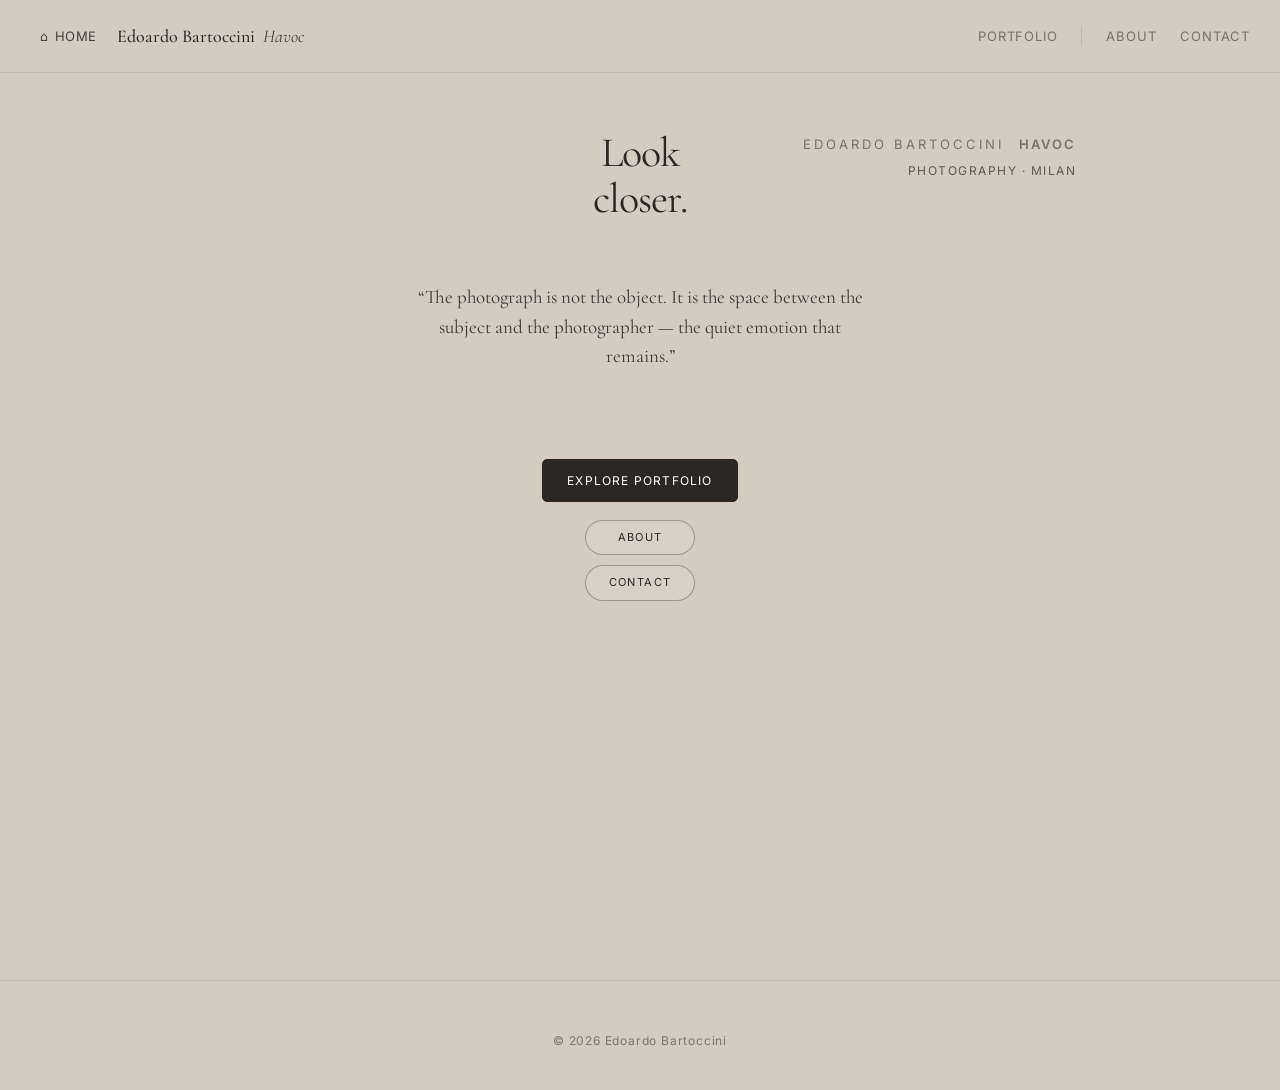
==== index.html @ 078c01d6 "Polish mobile homepage layout Co-authored-by: Copilot <223556219+Copilot@users.noreply.github.com>" ====
<!DOCTYPE html>
<html lang="en">
<head>
    <meta charset="UTF-8">
    <meta name="viewport" content="width=device-width, initial-scale=1.0">
    <title>Edoardo Bartoccini — Photography</title>
    <meta name="description" content="Portfolio of Edoardo Bartoccini (Havoc) — Fine art, documentary photography and reportage portraits based in Milan.">

    <!-- Open Graph / Social Sharing -->
    <meta property="og:type" content="website">
    <meta property="og:title" content="Edoardo Bartoccini — Photography">
    <meta property="og:description" content="Fine art, documentary photography and reportage portraits based in Milan.">

    <!-- Google Fonts -->
    <link rel="preconnect" href="https://fonts.googleapis.com">
    <link rel="preconnect" href="https://fonts.gstatic.com" crossorigin>
    <link href="https://fonts.googleapis.com/css2?family=Cormorant+Garamond:ital,wght@0,400;0,500;1,400&family=Inter:wght@400;500&display=swap" rel="stylesheet">

    <!-- Stylesheet -->
    <link rel="stylesheet" href="static/css/main.css">
</head>
<body>

<header>
    <div class="logo-wrap">
        <a class="home-mark" href="index.html" aria-label="Return to the home screen" title="Return to the home screen" aria-current="page"><span aria-hidden="true">⌂</span><span>Home</span></a>
        <a class="logo" href="index.html">Edoardo Bartoccini <em>Havoc</em></a>
    </div>
    <nav>
        <div class="portfolio-dropdown">
            <button class="portfolio-toggle" type="button" aria-expanded="false" aria-controls="portfolio-menu">Portfolio</button>
            <ul class="portfolio-menu" id="portfolio-menu" hidden>
                <li><a href="static/html/projects.html">All Projects</a></li>
            </ul>
        </div>
        <a href="static/html/about.html">About</a>
        <a href="static/html/contacts.html">Contact</a>
    </nav>
</header>

<main>
    <section id="home" class="section active home">
        <h1 class="big">Look<br>closer.</h1>
        <p class="phrase">“The photograph is not the object. It is the space between the subject and the photographer — the quiet emotion that remains.”</p>
        <a class="portfolio-link" href="static/html/projects.html">Explore Portfolio</a>
        <div class="home-actions" aria-label="Secondary home links">
            <a class="home-secondary-link" href="static/html/about.html">About</a>
            <a class="home-secondary-link" href="static/html/contacts.html">Contact</a>
        </div>
        <div class="bottom">
            <div class="name">Edoardo Bartoccini <em>Havoc</em></div>
            <p class="sub">Photography · Milan</p>
        </div>
    </section>
</main>

<footer>© 2026 Edoardo Bartoccini</footer>

<script src="static/javascript/main.js"></script>
</body>
</html>
---- static/css/main.css ----
@import url('https://fonts.googleapis.com/css2?family=Cormorant+Garamond:ital,wght@0,400;0,500;1,400&family=Inter:wght@400;500&display=swap');

* {
    margin: 0;
    padding: 0;
    box-sizing: border-box;
}

body {
    font-family: 'Inter', system-ui, sans-serif;
    background: #d4ccc0;
    color: #2a2724;
    line-height: 1.6;
}

header {
    position: fixed;
    top: 0;
    left: 0;
    right: 0;
    background: rgba(212, 204, 192, .96);
    backdrop-filter: blur(12px);
    border-bottom: 1px solid #c4bbb0;
    z-index: 100;
    padding: 18px 30px;
    display: flex;
    justify-content: space-between;
    align-items: center;
}

.logo-wrap {
    display: flex;
    align-items: center;
    gap: 10px;
}

.home-mark {
    display: inline-flex;
    align-items: center;
    justify-content: center;
    gap: 6px;
    min-width: 36px;
    height: 36px;
    padding: 0 10px;
    font-size: 13px;
    color: #2a2724;
    opacity: .85;
    cursor: pointer;
    transition: opacity .2s ease;
    line-height: 1;
    letter-spacing: .5px;
    text-transform: uppercase;
    text-decoration: none;
}

.home-mark:hover {
    opacity: 1;
}

.home-mark:focus-visible {
    outline: 2px solid currentColor;
    outline-offset: 3px;
}

.logo {
    font-family: 'Cormorant Garamond', serif;
    font-size: 18px;
    font-weight: 500;
    cursor: pointer;
    text-decoration: none;
    color: inherit;
}

.logo em {
    font-style: italic;
    font-weight: 400;
    opacity: .85;
    margin-left: 4px;
}

        nav {
            display: flex;
            flex-wrap: wrap;
            align-items: center;
            justify-content: flex-end;
            gap: 8px 0;
        }

        nav a,
        .portfolio-toggle {
            color: #2a2724;
            text-decoration: none;
            font-size: 13px;
            margin-left: 34px;
            opacity: .55;
            letter-spacing: .8px;
            text-transform: uppercase;
            cursor: pointer;
            transition: opacity .3s;
            font-family: inherit;
        }

        nav a:hover,
        .portfolio-toggle:hover {
            opacity: 1
        }

        .portfolio-dropdown {
            min-width: 0;
        }

        nav > .portfolio-dropdown + a {
            margin-left: 24px;
            padding-left: 24px;
            border-left: 1px solid #b5ada2;
        }

        nav > .portfolio-dropdown + a + a {
            margin-left: 24px;
        }

        .portfolio-toggle {
            padding: 0;
            border: 0;
            background: transparent;
        }

        .portfolio-toggle:focus-visible,
        nav a:focus-visible {
            outline: 2px solid currentColor;
            outline-offset: 4px;
        }

        .portfolio-menu {
            list-style: none;
            padding: 6px 0 0;
        }

        .portfolio-menu a {
            display: inline-block;
            margin: 0;
            padding: 8px 0;
            transition: opacity .2s ease, transform .2s ease;
        }

        .portfolio-menu a:hover {
            transform: translateX(3px);
        }

        main {
            max-width: 920px;
            margin: 0 auto;
            padding: 110px 24px 80px
        }

        .section {
            display: none
        }

        .section.active {
            display: block
        }

        .home {
            position: relative;
            text-align: center;
            padding: 20px 0 90px;
            min-height: calc(100vh - 180px);
        }

        .home .big {
            font-family: 'Cormorant Garamond', serif;
            font-size: 42px;
            font-weight: 400;
            letter-spacing: -1px;
            margin-bottom: 60px;
            line-height: 1.1
        }

        .home .phrase {
            font-family: 'Cormorant Garamond', serif;
            font-size: 19px;
            max-width: 460px;
            margin: 0 auto 50px;
            line-height: 1.55;
            opacity: .9
        }

        .home .bottom {
            position: absolute;
            top: 24px;
            right: 0;
            bottom: auto;
            margin-top: 0;
            text-align: right;
        }

        .home .name {
            font-size: 13px;
            letter-spacing: 3px;
            text-transform: uppercase;
            opacity: .55;
            margin-bottom: 6px;
        }

        .home .name em {
            font-style: normal;
            letter-spacing: 2px;
            margin-left: 8px;
            font-weight: 600;
        }

        .home .sub {
            font-size: 12px;
            color: #5e5953;
            letter-spacing: 1.5px;
            text-transform: uppercase
        }

        .home .portfolio-link {
            display: inline-flex;
            align-items: center;
            justify-content: center;
            margin: 38px auto 0;
            padding: 11px 24px;
            border: 1px solid #2a2724;
            border-radius: 5px;
            color: #fff;
            background: #2a2724;
            text-decoration: none;
            font-size: 12px;
            letter-spacing: 1.2px;
            text-transform: uppercase;
            transition: color .25s ease, background-color .25s ease, border-color .25s ease;
        }

        .home .portfolio-link:hover,
        .home .portfolio-link:focus-visible {
            color: #2a2724;
            background: transparent;
            border-color: #2a2724;
        }

        .home-actions {
            display: flex;
            flex-direction: column;
            align-items: center;
            gap: 10px;
            margin-top: 18px;
        }

        .home-secondary-link {
            display: inline-flex;
            align-items: center;
            justify-content: center;
            min-width: 110px;
            padding: 8px 18px;
            border: 1px solid rgba(42, 39, 36, .35);
            border-radius: 999px;
            background: rgba(255, 255, 255, .08);
            color: #2a2724;
            text-decoration: none;
            font-size: 11px;
            letter-spacing: 1.4px;
            text-transform: uppercase;
            transition: background .2s ease, border-color .2s ease, opacity .2s ease;
        }

        .home-secondary-link:hover,
        .home-secondary-link:focus-visible {
            background: rgba(255, 255, 255, .18);
            border-color: #2a2724;
        }

        .section-title {
            font-size: 11px;
            font-weight: 500;
            letter-spacing: 2.5px;
            text-transform: uppercase;
            color: #6b655e;
            margin-bottom: 36px;
            text-align: center
        }

        .back-link,
        .back-to-projects {
            display: inline-flex;
            align-items: center;
            gap: 8px;
            min-height: 44px;
            margin-bottom: 14px;
            padding: 10px 14px;
            color: #6b655e;
            font-size: 12px;
            letter-spacing: .5px;
            text-decoration: none;
            transition: color .2s ease;
        }

        .back-link span,
        .back-to-projects span {
            font-size: 17px;
            line-height: 1;
            transition: transform .2s ease;
        }

        .back-link:hover,
        .back-link:focus-visible,
        .back-to-projects:hover,
        .back-to-projects:focus-visible {
            color: #2a2724;
        }

        .back-link:hover span,
        .back-link:focus-visible span,
        .back-to-projects:hover span,
        .back-to-projects:focus-visible span {
            transform: translateX(-3px);
        }

        .project-list {
            display: grid;
            grid-template-columns: repeat(auto-fit, minmax(min(100%, 220px), 1fr));
            gap: 16px;
        }

        .project-item {
            display: flex;
            min-height: 150px;
            align-items: flex-end;
            justify-content: space-between;
            gap: 16px;
            padding: 22px;
            border: 1px solid #bfb6aa;
            background: rgba(255, 255, 255, .12);
            font-family: 'Cormorant Garamond', serif;
            font-size: 25px;
            color: #2a2724;
            cursor: pointer;
            text-decoration: none;
            transition: background .25s ease, border-color .25s ease, transform .25s ease;
        }

        .project-item:hover {
            background: rgba(255, 255, 255, .3);
            border-color: #8f877d;
            transform: translateY(-3px);
        }

        .project-name {
            line-height: 1.15;
        }

        .project-arrow {
            font-family: 'Inter', system-ui, sans-serif;
            font-size: 16px;
            transition: transform .25s ease;
        }

        .project-item:hover .project-arrow,
        .project-item:focus-visible .project-arrow {
            transform: translate(3px, -3px);
        }

        .project-item:focus-visible {
            outline: 2px solid currentColor;
            outline-offset: 3px;
        }

        .project-gallery {
            display: none
        }

        .project-gallery.active {
            display: block
        }

        .back {
            display: inline-block;
            margin-bottom: 28px;
            font-size: 13px;
            color: #6b655e;
            cursor: pointer;
            letter-spacing: .5px
        }

        .back:hover {
            color: #2a2724
        }

        .slider-wrap {
            position: relative
        }

        .slider {
            display: flex;
            overflow-x: auto;
            scroll-snap-type: x mandatory;
            -webkit-overflow-scrolling: touch;
            gap: 28px;
            padding: 10px 0 30px;
            scrollbar-width: none
        }

        .slider::-webkit-scrollbar {
            display: none
        }

        .slide {
            flex: 0 0 auto;
            width: min(82vw, 680px);
                    scroll-snap-align: center;
                    /* center slide content so images don't stretch full height */
                    display: flex;
                    align-items: center;
                    justify-content: center;
                }

                /* Moments gallery: show one image at a time and keep it vertically bounded */
                #the-moments-slider {
                    gap: 0;
                    padding-bottom: 16px;
                    overflow: hidden;
                }

                #the-moments-slider .slide {
                    flex: 0 0 100%;
                    width: 100%;
                    min-width: 100%;
                    max-width: 100%;
                    scroll-snap-align: start;
                    display: flex;
                                    flex-direction: column; /* stack image and caption vertically */
                                    align-items: center;
                                    justify-content: center;
                                    gap: 18px;
                                    padding: 18px 0;
                                }

                /* constrain images so they never exceed the viewport height and avoid vertical scrolling */
                .slide img {
                    max-height: 70vh;
                    width: auto;
                    max-width: 100%;
                    display: block;
                    cursor: pointer;
                    border-radius: 0;
                    object-fit: contain;
                }

                /* For other galleries keep a sane maximum height as well */
                .slider .slide img {
                    max-height: 60vh;
                }

        .slide .caption {
            font-size: 13px;
            color: #5e5953;
                    margin-top: 0;
            letter-spacing: .3px;
            line-height: 1.5;
                    text-align: center;
                    padding: 0 8px;
                    max-width: 760px;
                }

        .arrow {
            position: absolute;
                    top: 50%;
            transform: translateY(-50%);
            width: 28px;
            height: 28px;
                    border: 1px solid rgba(42, 39, 36, .2);
                    background: rgba(212, 204, 192, .88);
            color: #2a2724;
            font-size: 22px;
            line-height: 1;
            cursor: pointer;
            display: flex;
            align-items: center;
            justify-content: center;
            transition: all .25s;
                    z-index: 10;
            padding: 0;
            border-radius: 50%;
                    backdrop-filter: blur(3px);
                    box-shadow: 0 2px 8px rgba(42, 39, 36, .08);
                }

                .arrow:hover {
                    background: rgba(42, 39, 36, .94);
                    color: #d4ccc0;
                    border-color: rgba(42, 39, 36, .94)
                }

                .arrow.left {
                    left: -64px;
                }

                .arrow.right {
                    right: -64px;
                }

        .lightbox {
            display: none;
            position: fixed;
            inset: 0;
            background: rgba(25, 22, 18, .95);
            z-index: 1000;
            justify-content: center;
            align-items: center;
           cursor: zoom-out;
           padding: 30px;
                }

                .lightbox.active {
           display: flex;
                }

                .lightbox-inner {
           position: relative;
           max-width: 96vw;
           max-height: 96vh;
           display: flex;
           flex-direction: column;
           align-items: center;
           justify-content: center;
           gap: 12px;
                }

                .lightbox img {
           max-width: 100%;
           max-height: 86vh;
           object-fit: contain;
           box-shadow: 0 12px 40px rgba(0,0,0,0.6);
           border-radius: 2px;
                }

                .lightbox-close {
           position: absolute;
           top: -10px;
           right: -10px;
           background: rgba(255,255,255,0.95);
           border: none;
           width: 34px;
           height: 34px;
           border-radius: 50%;
           font-size: 18px;
           cursor: pointer;
           box-shadow: 0 6px 20px rgba(0,0,0,0.35);
                }

                .lightbox-caption {
           color: #dcd6cf;
           font-size: 14px;
           max-width: 920px;
           text-align: center;
           opacity: 0.95;
                }

        .content {
            max-width: 440px;
            margin: 0 auto;
            text-align: center
        }

        .projects-content {
            max-width: none;
            text-align: left;
        }

        .content p {
            font-size: 15px;
            color: #3d3934;
            margin-bottom: 18px;
            line-height: 1.7
        }

        .content .detail {
            font-size: 13.5px;
            color: #5e5953;
            margin-top: 32px;
            line-height: 1.9
        }

        .content a {
            color: #2a2724;
            text-decoration: none;
            border-bottom: 1px solid #b5ada2;
            font-size: 14.5px;
            margin: 0 10px;
            transition: border-color .3s
        }

        .content a:hover {
            border-color: #2a2724
        }

        footer {
            text-align: center;
            padding: 50px 28px 40px;
            font-size: 12px;
            color: #7a746c;
            border-top: 1px solid #c4bbb0;
            margin-top: 70px;
            letter-spacing: .8px
        }

        @media (min-width:701px) and (max-width:800px) {
            .arrow.left {
                left: 8px;
            }

            .arrow.right {
                right: 8px;
            }
        }

        @media(max-width:700px) {
            header {
                position: sticky;
                flex-direction: column;
                align-items: stretch;
                gap: 8px;
                padding: 10px 16px;
            }

            .logo-wrap {
                width: 100%;
                min-width: 0;
                gap: 0;
                justify-content: flex-end;
            }

            .home-mark {
                flex-shrink: 0;
                padding: 0 8px;
                font-size: 12px;
                opacity: .95;
                position: relative;
                padding-right: 10px;
            }

            .home-mark::after {
                content: "";
                position: absolute;
                top: 50%;
                right: 0;
                width: 1px;
                height: 18px;
                background: rgba(42, 39, 36, 0.35);
                transform: translateY(-50%);
            }

            .logo {
                min-width: 0;
                margin-left: 10px;
                font-size: 17px;
                white-space: nowrap;
                text-align: right;
            }

            nav {
                width: 100%;
                flex-wrap: wrap;
                align-items: flex-start;
                justify-content: flex-start;
                gap: 0 14px;
            }

            nav a,
            .portfolio-toggle {
                display: inline-flex;
                align-items: center;
                margin: 0;
                font-size: 13px;
                min-height: 44px;
                opacity: .75;
            }

            .portfolio-dropdown {
                display: flex;
                flex-direction: column;
                align-items: flex-start;
                flex: 0 0 auto;
            }

            nav > .portfolio-dropdown + a {
                margin-left: 0;
                padding-left: 14px;
            }

            nav > .portfolio-dropdown + a + a {
                margin-left: 0;
            }

            .portfolio-menu {
                padding: 0 0 4px 8px;
            }

            .portfolio-menu a {
                min-height: 44px;
                padding: 10px 0;
            }

            main {
                padding: 32px 16px 52px;
            }

            .section-title {
                margin-bottom: 28px;
                font-size: 12px;
                color: #5e5953;
            }

            .home .big {
                font-size: 34px;
                margin-bottom: 32px;
            }

            .home {
                padding: 8px 0 88px;
                min-height: calc(100vh - 150px);
            }

            .home .phrase {
                font-size: 18px;
                margin-bottom: 36px;
                opacity: 1;
            }

            .home .bottom {
                position: static;
                margin-top: 28px;
                text-align: center;
            }

            .home .name {
                font-size: 12px;
                opacity: .75;
                letter-spacing: 2px;
            }

            .home .sub {
                font-size: 11px;
                color: #4f4a45;
            }

            .home .portfolio-link {
                margin-top: 24px;
                padding: 12px 22px;
                font-size: 12px;
                letter-spacing: 1px;
            }

            .home-actions {
                margin-top: 14px;
            }

            .home-secondary-link {
                min-width: 0;
                width: min(180px, 76vw);
                padding: 9px 14px;
                font-size: 10px;
                letter-spacing: 1.2px;
            }

            .back-link,
            .back-to-projects {
                min-height: 44px;
                margin: 0 0 14px -8px;
                padding: 4px 8px;
                gap: 8px;
                font-size: 13px;
                color: #3d3934;
            }

            .back-link span,
            .back-to-projects span {
                position: relative;
                top: -1px;
                font-size: 19px;
                font-weight: 500;
            }

            .project-item {
                min-height: 120px;
                padding: 18px;
                font-size: 22px;
            }

            .slider {
                gap: 16px;
            }

            #the-moments-slider .slide {
                min-width: 100%;
                padding: 12px 0;
                gap: 14px;
            }

            #the-moments-slider .slide img,
            .slider .slide img {
                max-height: 52vh;
            }

            .slide .caption {
                font-size: 13px;
                color: #4f4a45;
                padding: 0 26px;
            }

            .arrow {
                width: 28px;
                height: 28px;
                font-size: 18px;
                top: 42%;
            }

            .arrow.left {
                left: 4px;
            }

            .arrow.right {
                right: 4px;
            }

            .slide {
                width: calc(100vw - 48px);
            }

            footer {
                margin-top: 44px;
                padding: 32px 18px 28px;
                font-size: 13px;
                color: #625c55;
            }
        }
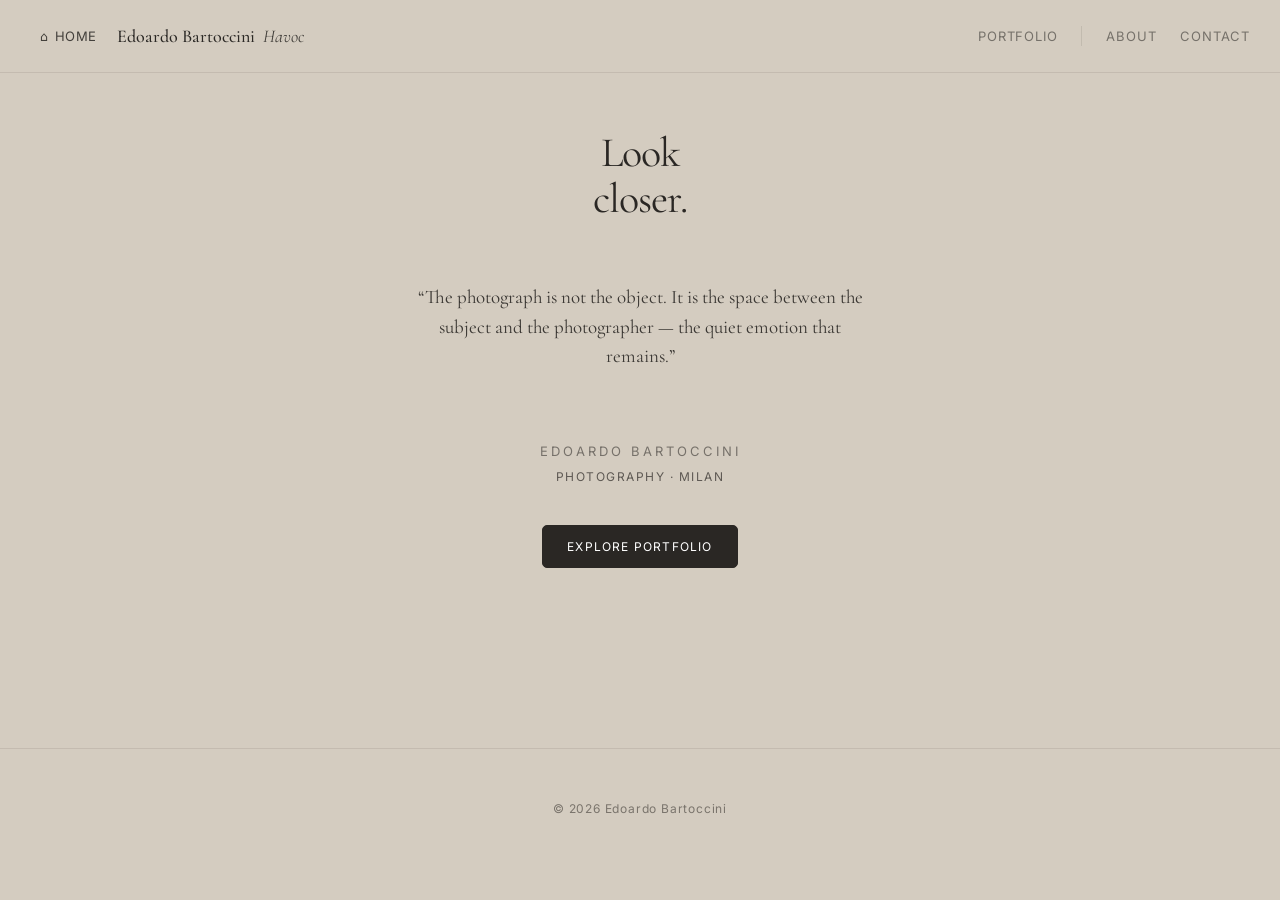
==== commit 8cabec79: "Restrict homepage redesign to mobile Co-authored-by: Copilot <223556219+Copilot@users.noreply.github" ====
--- a/index.html
+++ b/index.html
@@ -42,14 +42,14 @@
     <section id="home" class="section active home">
         <h1 class="big">Look<br>closer.</h1>
         <p class="phrase">“The photograph is not the object. It is the space between the subject and the photographer — the quiet emotion that remains.”</p>
+        <div class="bottom">
+            <div class="name">Edoardo Bartoccini <em>Havoc</em></div>
+            <p class="sub">Photography · Milan</p>
+        </div>
         <a class="portfolio-link" href="static/html/projects.html">Explore Portfolio</a>
         <div class="home-actions" aria-label="Secondary home links">
             <a class="home-secondary-link" href="static/html/about.html">About</a>
             <a class="home-secondary-link" href="static/html/contacts.html">Contact</a>
-        </div>
-        <div class="bottom">
-            <div class="name">Edoardo Bartoccini <em>Havoc</em></div>
-            <p class="sub">Photography · Milan</p>
         </div>
     </section>
 </main>
--- a/static/css/main.css
+++ b/static/css/main.css
@@ -162,10 +162,8 @@
         }
 
         .home {
-            position: relative;
             text-align: center;
-            padding: 20px 0 90px;
-            min-height: calc(100vh - 180px);
+            padding: 20px 0 30px
         }
 
         .home .big {
@@ -187,12 +185,7 @@
         }
 
         .home .bottom {
-            position: absolute;
-            top: 24px;
-            right: 0;
-            bottom: auto;
-            margin-top: 0;
-            text-align: right;
+            margin-top: 70px
         }
 
         .home .name {
@@ -200,14 +193,11 @@
             letter-spacing: 3px;
             text-transform: uppercase;
             opacity: .55;
-            margin-bottom: 6px;
+            margin-bottom: 6px
         }
 
         .home .name em {
-            font-style: normal;
-            letter-spacing: 2px;
-            margin-left: 8px;
-            font-weight: 600;
+            display: none;
         }
 
         .home .sub {
@@ -242,7 +232,7 @@
         }
 
         .home-actions {
-            display: flex;
+            display: none;
             flex-direction: column;
             align-items: center;
             gap: 10px;
@@ -723,6 +713,20 @@
                 min-height: calc(100vh - 150px);
             }
 
+            .section.active.home {
+                display: flex;
+                flex-direction: column;
+                align-items: center;
+            }
+
+            .home .big {
+                order: 1;
+            }
+
+            .home .phrase {
+                order: 2;
+            }
+
             .home .phrase {
                 font-size: 18px;
                 margin-bottom: 36px;
@@ -733,6 +737,15 @@
                 position: static;
                 margin-top: 28px;
                 text-align: center;
+                order: 5;
+            }
+
+            .home .name em {
+                display: inline;
+                font-style: normal;
+                letter-spacing: 2px;
+                margin-left: 8px;
+                font-weight: 600;
             }
 
             .home .name {
@@ -751,10 +764,13 @@
                 padding: 12px 22px;
                 font-size: 12px;
                 letter-spacing: 1px;
+                order: 3;
             }
 
             .home-actions {
+                display: flex;
                 margin-top: 14px;
+                order: 4;
             }
 
             .home-secondary-link {
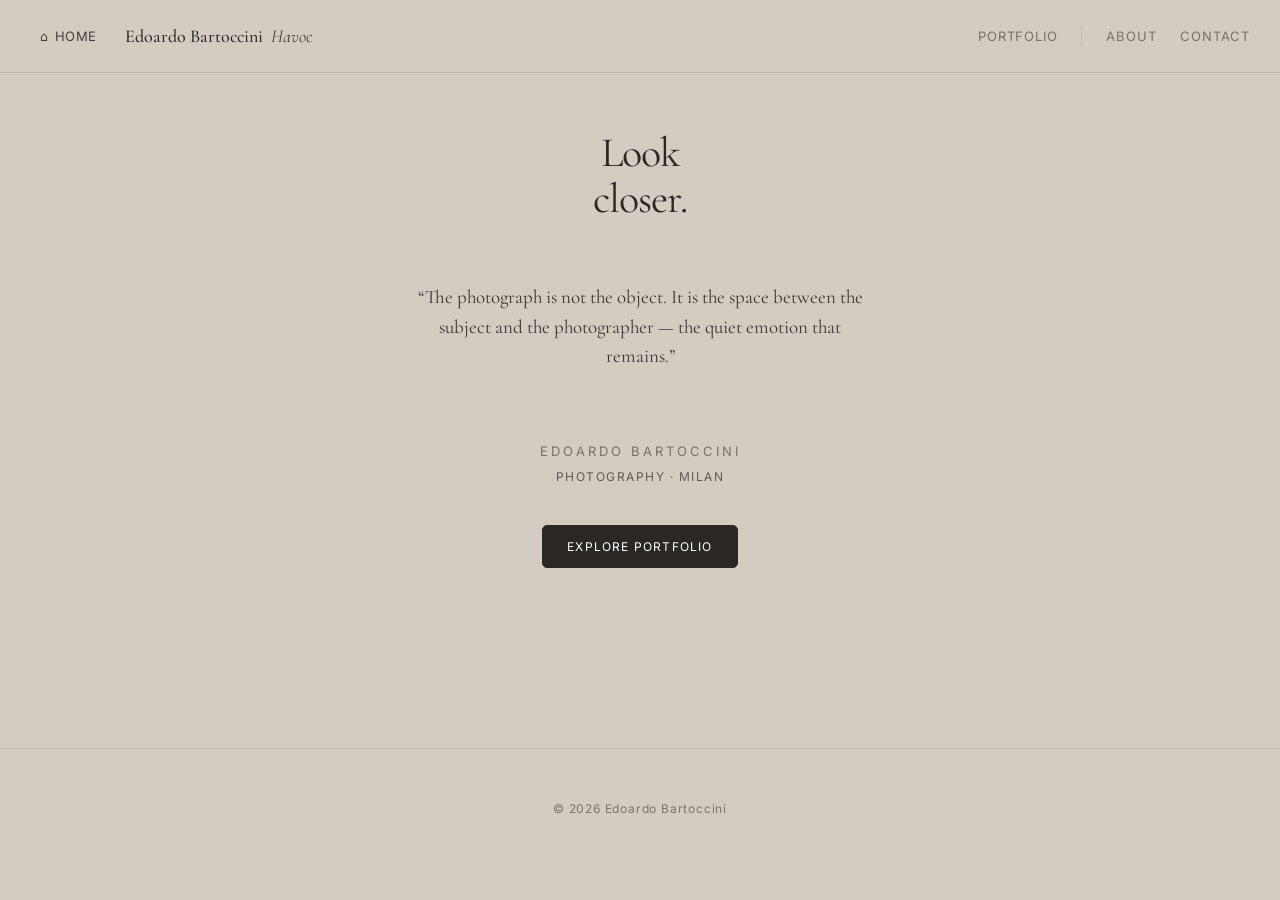
==== commit 1bd7e206: "Fix audit issues and complete navigation Co-authored-by: Copilot <223556219+Copilot@users.noreply.gi" ====
--- a/index.html
+++ b/index.html
@@ -30,7 +30,18 @@
         <div class="portfolio-dropdown">
             <button class="portfolio-toggle" type="button" aria-expanded="false" aria-controls="portfolio-menu">Portfolio</button>
             <ul class="portfolio-menu" id="portfolio-menu" hidden>
-                <li><a href="static/html/projects.html">All Projects</a></li>
+                <li>
+                    <a href="static/html/reportage.html">Reportage</a>
+                    <ul>
+                        <li><a href="static/html/liminalis.html">Liminalis</a></li>
+                    </ul>
+                </li>
+                <li>
+                    <a href="static/html/personal-work.html">Personal Work</a>
+                    <ul>
+                        <li><a href="static/html/the-moments.html">The Moments</a></li>
+                    </ul>
+                </li>
             </ul>
         </div>
         <a href="static/html/about.html">About</a>
--- a/static/css/main.css
+++ b/static/css/main.css
@@ -31,7 +31,7 @@
 .logo-wrap {
     display: flex;
     align-items: center;
-    gap: 10px;
+    gap: 18px;
 }
 
 .home-mark {
@@ -586,6 +586,23 @@
             border-color: #2a2724
         }
 
+        .content .cover-link {
+            display: block;
+            border: 0;
+        }
+
+        .cover-image {
+            display: block;
+            width: 100%;
+            max-height: 60vh;
+            object-fit: cover;
+        }
+
+        .cover-caption {
+            display: block;
+            margin-top: 12px;
+        }
+
         footer {
             text-align: center;
             padding: 50px 28px 40px;
@@ -619,7 +636,7 @@
                 width: 100%;
                 min-width: 0;
                 gap: 0;
-                justify-content: flex-end;
+                justify-content: flex-start;
             }
 
             .home-mark {
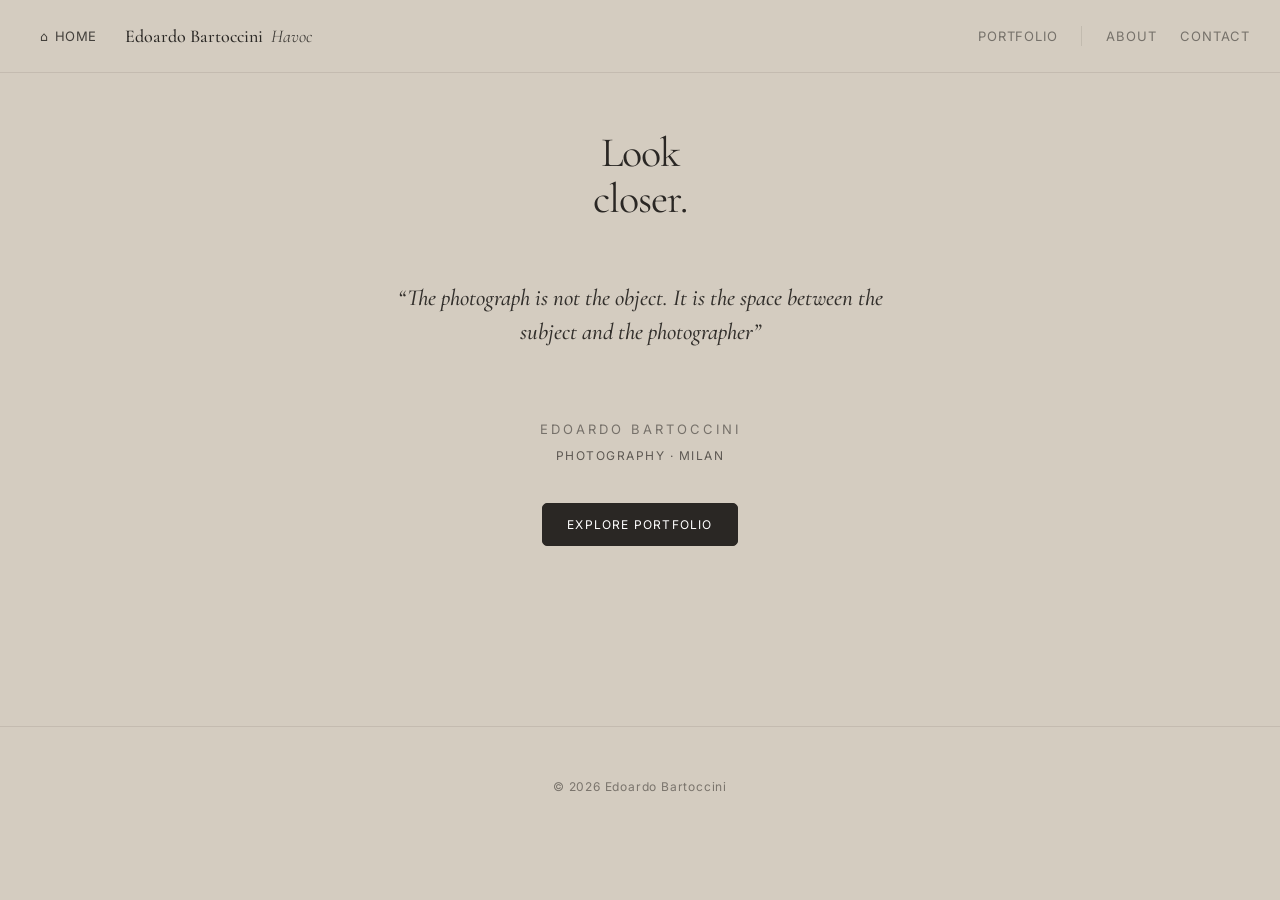
==== commit f5b2ec31: "Refine homepage quote typography Co-authored-by: Copilot <223556219+Copilot@users.noreply.github.com" ====
--- a/index.html
+++ b/index.html
@@ -30,16 +30,13 @@
         <div class="portfolio-dropdown">
             <button class="portfolio-toggle" type="button" aria-expanded="false" aria-controls="portfolio-menu">Portfolio</button>
             <ul class="portfolio-menu" id="portfolio-menu" hidden>
-                <li>
-                    <a href="static/html/reportage.html">Reportage</a>
-                    <ul>
-                        <li><a href="static/html/liminalis.html">Liminalis</a></li>
-                    </ul>
+                <li><a href="static/html/reportage.html">Reportage</a>
+                    <ul><li><span class="portfolio-unavailable">Liminalis <span class="portfolio-coming-soon">Coming soon</span></span></li></ul>
                 </li>
-                <li>
-                    <a href="static/html/personal-work.html">Personal Work</a>
+                <li><a href="static/html/personal-work.html">Personal Work</a>
                     <ul>
                         <li><a href="static/html/the-moments.html">The Moments</a></li>
+                        <li><a href="static/html/intersections.html">Intersections</a></li>
                     </ul>
                 </li>
             </ul>
@@ -52,7 +49,7 @@
 <main>
     <section id="home" class="section active home">
         <h1 class="big">Look<br>closer.</h1>
-        <p class="phrase">“The photograph is not the object. It is the space between the subject and the photographer — the quiet emotion that remains.”</p>
+        <p class="phrase">“The photograph is not the object. It is the space between the subject and the photographer”</p>
         <div class="bottom">
             <div class="name">Edoardo Bartoccini <em>Havoc</em></div>
             <p class="sub">Photography · Milan</p>
--- a/static/css/main.css
+++ b/static/css/main.css
@@ -106,6 +106,7 @@
         }
 
         .portfolio-dropdown {
+            position: relative;
             min-width: 0;
         }
 
@@ -132,8 +133,34 @@
         }
 
         .portfolio-menu {
+            position: absolute;
+            top: 100%;
+            left: 0;
+            z-index: 110;
+            display: none;
+            min-width: 210px;
             list-style: none;
-            padding: 6px 0 0;
+            padding: 8px 14px;
+            background: #d4ccc0;
+            border: 1px solid #c4bbb0;
+            box-shadow: 0 8px 18px rgba(42, 39, 36, .12);
+        }
+
+        .portfolio-menu li {
+            position: relative;
+            list-style: none;
+        }
+
+        .portfolio-menu li > ul {
+            position: absolute;
+            top: 0;
+            left: 100%;
+            display: none;
+            min-width: 170px;
+            padding: 8px 14px;
+            background: #d4ccc0;
+            border: 1px solid #c4bbb0;
+            box-shadow: 0 8px 18px rgba(42, 39, 36, .12);
         }
 
         .portfolio-menu a {
@@ -143,8 +170,38 @@
             transition: opacity .2s ease, transform .2s ease;
         }
 
+        .portfolio-unavailable {
+            display: inline-flex;
+            align-items: baseline;
+            gap: 8px;
+            padding: 8px 0;
+            color: #2a2724;
+            font-size: 13px;
+            letter-spacing: .8px;
+            text-transform: uppercase;
+            opacity: .55;
+        }
+
+        .portfolio-coming-soon {
+            color: #6b655e;
+            font-size: 10px;
+            letter-spacing: .3px;
+        }
+
         .portfolio-menu a:hover {
             transform: translateX(3px);
+        }
+
+        @media (min-width: 701px) {
+            .portfolio-dropdown:hover > .portfolio-menu,
+            .portfolio-dropdown:focus-within > .portfolio-menu {
+                display: block;
+            }
+
+            .portfolio-menu li:hover > ul,
+            .portfolio-menu li:focus-within > ul {
+                display: block;
+            }
         }
 
         main {
@@ -177,11 +234,13 @@
 
         .home .phrase {
             font-family: 'Cormorant Garamond', serif;
-            font-size: 19px;
-            max-width: 460px;
+            font-size: 23px;
+            font-weight: 500;
+            font-style: italic;
+            max-width: 520px;
             margin: 0 auto 50px;
-            line-height: 1.55;
-            opacity: .9
+            line-height: 1.45;
+            opacity: .95
         }
 
         .home .bottom {
@@ -316,13 +375,14 @@
 
         .project-item {
             display: flex;
-            min-height: 150px;
-            align-items: flex-end;
-            justify-content: space-between;
-            gap: 16px;
-            padding: 22px;
+            min-height: 190px;
+            flex-direction: column;
+            align-items: center;
+            justify-content: center;
+            gap: 10px;
+            padding: 24px;
             border: 1px solid #bfb6aa;
-            background: rgba(255, 255, 255, .12);
+            background: #cec6bb;
             font-family: 'Cormorant Garamond', serif;
             font-size: 25px;
             color: #2a2724;
@@ -331,20 +391,88 @@
             transition: background .25s ease, border-color .25s ease, transform .25s ease;
         }
 
+        .projects-content .personal-work-project {
+            align-items: stretch;
+            gap: 14px;
+            margin: 0;
+            padding: 0 0 20px;
+            text-align: left;
+            font-size: 25px;
+            border-bottom: 0;
+        }
+
+        .personal-work-content .project-list {
+            max-width: none;
+        }
+
+        .projects-content .personal-work-placeholder {
+            background: #cec6bb;
+        }
+
+        .projects-content .personal-work-placeholder:hover {
+            background: #d8d0c5;
+        }
+
+        .personal-work-cover {
+            display: block;
+            width: 100%;
+            height: 260px;
+            object-fit: cover;
+        }
+
+        .projects-content .personal-work-project .project-name,
+        .projects-content .personal-work-project .project-arrow {
+            margin: 0 20px;
+        }
+
+        .projects-content .personal-work-project .project-arrow {
+            color: #6b655e;
+        }
+
+        .content p.category-coming-soon,
+        .category-coming-soon {
+            margin: 0;
+            color: #6b655e;
+            font-family: 'Inter', system-ui, sans-serif;
+            font-size: 13px;
+            letter-spacing: .3px;
+        }
+
         .project-item:hover {
-            background: rgba(255, 255, 255, .3);
+            background: #d8d0c5;
             border-color: #8f877d;
             transform: translateY(-3px);
         }
 
         .project-name {
             line-height: 1.15;
+        }
+
+        .reportage-project-name {
+            font-size: 27px;
+            font-weight: 500;
+            letter-spacing: .6px;
+            font-style: italic;
+        }
+
+        .reportage-project-kicker {
+            color: #6b655e;
+            font-family: 'Inter', system-ui, sans-serif;
+            font-size: 10px;
+            letter-spacing: 1.8px;
+            line-height: 1;
+            text-transform: uppercase;
         }
 
         .project-arrow {
             font-family: 'Inter', system-ui, sans-serif;
             font-size: 16px;
             transition: transform .25s ease;
+        }
+
+        #projects .project-arrow {
+            font-family: 'Cormorant Garamond', serif;
+            font-size: 20px;
         }
 
         .project-item:hover .project-arrow,
@@ -406,14 +534,16 @@
                     justify-content: center;
                 }
 
-                /* Moments gallery: show one image at a time and keep it vertically bounded */
-                #the-moments-slider {
+                /* Show one image at a time in these galleries and keep it vertically bounded. */
+                #the-moments-slider,
+                #intersections-slider {
                     gap: 0;
                     padding-bottom: 16px;
                     overflow: hidden;
                 }
 
-                #the-moments-slider .slide {
+                #the-moments-slider .slide,
+                #intersections-slider .slide {
                     flex: 0 0 100%;
                     width: 100%;
                     min-width: 100%;
@@ -586,23 +716,6 @@
             border-color: #2a2724
         }
 
-        .content .cover-link {
-            display: block;
-            border: 0;
-        }
-
-        .cover-image {
-            display: block;
-            width: 100%;
-            max-height: 60vh;
-            object-fit: cover;
-        }
-
-        .cover-caption {
-            display: block;
-            margin-top: 12px;
-        }
-
         footer {
             text-align: center;
             padding: 50px 28px 40px;
@@ -702,10 +815,35 @@
             }
 
             .portfolio-menu {
+                position: static;
+                display: none;
+                min-width: 0;
                 padding: 0 0 4px 8px;
+                border: 0;
+                box-shadow: none;
+                background: transparent;
+            }
+
+            .portfolio-toggle[aria-expanded="true"] + .portfolio-menu {
+                display: block;
+            }
+
+            .portfolio-menu li > ul {
+                position: static;
+                display: block;
+                min-width: 0;
+                padding: 0 0 0 14px;
+                border: 0;
+                box-shadow: none;
+                background: transparent;
             }
 
             .portfolio-menu a {
+                min-height: 44px;
+                padding: 10px 0;
+            }
+
+            .portfolio-unavailable {
                 min-height: 44px;
                 padding: 10px 0;
             }
@@ -817,22 +955,44 @@
             }
 
             .project-item {
-                min-height: 120px;
-                padding: 18px;
+                min-height: 160px;
+                padding: 20px;
                 font-size: 22px;
+            }
+
+            .personal-work-cover {
+                height: 200px;
+            }
+
+            .projects-content .personal-work-project {
+                min-height: 0;
+                padding: 0 0 18px;
+                font-size: 22px;
+            }
+
+            .projects-content .personal-work-placeholder {
+                min-height: 160px;
+                padding: 20px;
+            }
+
+            .projects-content .personal-work-project .project-name,
+            .projects-content .personal-work-project .project-arrow {
+                margin: 0 16px;
             }
 
             .slider {
                 gap: 16px;
             }
 
-            #the-moments-slider .slide {
+            #the-moments-slider .slide,
+            #intersections-slider .slide {
                 min-width: 100%;
                 padding: 12px 0;
                 gap: 14px;
             }
 
             #the-moments-slider .slide img,
+            #intersections-slider .slide img,
             .slider .slide img {
                 max-height: 52vh;
             }
